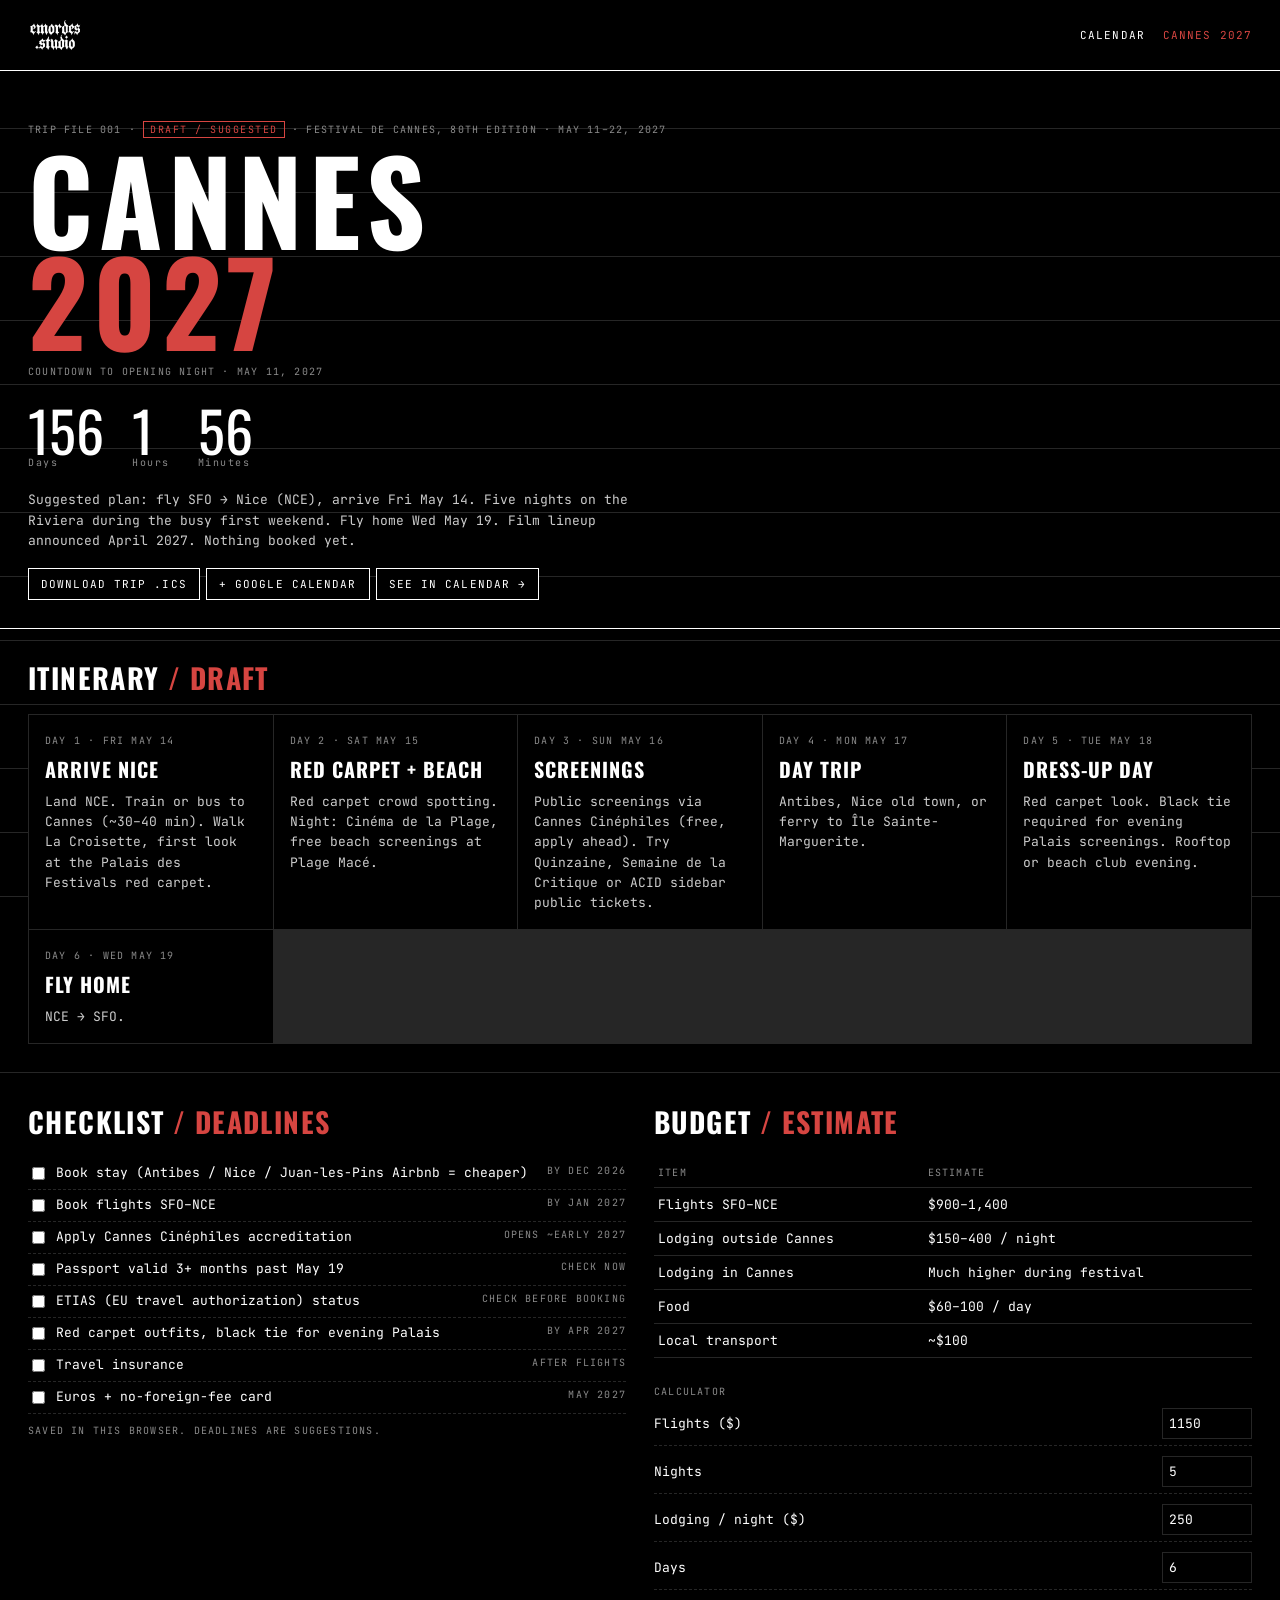
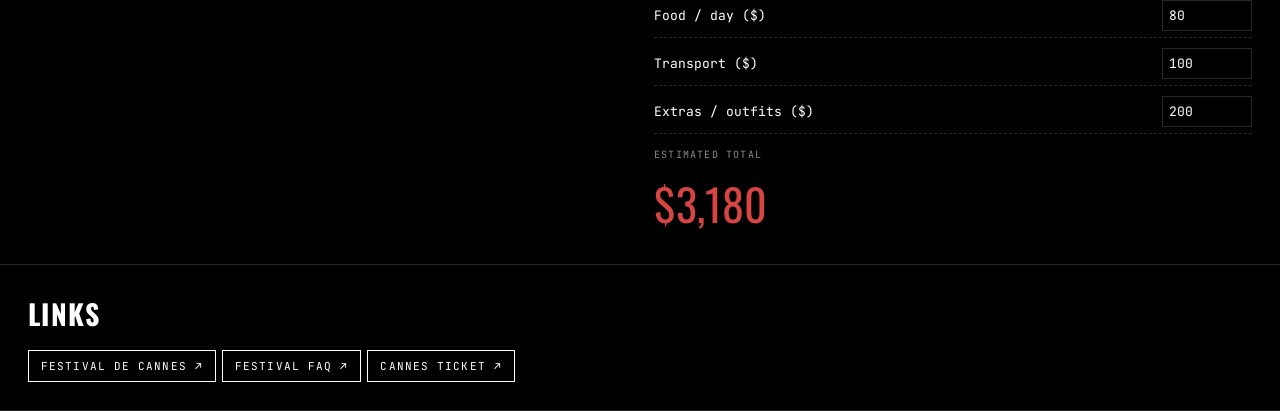
==== cannes.html @ 8a22586a "Emordes Calendar + Cannes 2027 trip page" ====
<!doctype html>
<html lang="en"><head><meta charset="utf-8"><meta name="viewport" content="width=device-width,initial-scale=1">
<title>CANNES 2027 · EMORDES CALENDAR</title>
<link rel="preconnect" href="https://fonts.googleapis.com"><link href="https://fonts.googleapis.com/css2?family=JetBrains+Mono:wght@400;600&family=Oswald:wght@700&display=swap" rel="stylesheet">
<link rel="stylesheet" href="styles.css"></head><body>
<header class="top"><a href="index.html" aria-label="Emordes Calendar home"><img src="wordmark.png" alt="emordes"></a>
<nav aria-label="Main"><a href="index.html">Calendar</a><a href="cannes.html" aria-current="page">Cannes 2027</a></nav></header>
<main>
<section class="hero"><p class="meta">Trip file 001 · <span class="draftb">DRAFT / SUGGESTED</span> · Festival de Cannes, 80th edition · May 11–22, 2027</p>
<h1>Cannes<br><em>2027</em></h1>
<p class="meta" style="margin-top:14px">Countdown to opening night · May 11, 2027</p>
<div class="count" aria-live="off"><div id="cd-d">—<small>Days</small></div><div id="cd-h">—<small>Hours</small></div><div id="cd-m">—<small>Minutes</small></div></div>
<p style="margin-top:22px;max-width:640px;line-height:1.6;color:#ccc">Suggested plan: fly SFO → Nice (NCE), arrive Fri May 14. Five nights on the Riviera during the busy first weekend. Fly home Wed May 19. Film lineup announced April 2027. Nothing booked yet.</p>
<div class="ctrl" style="margin-top:16px"><button id="addTrip">Download trip .ics</button><a class="btn" id="gTrip" target="_blank" rel="noopener">+ Google Calendar</a><a class="btn" href="index.html?m=2027-05">See in calendar →</a></div>
</section>
<section class="sec"><h2>Itinerary <span>/ Draft</span></h2><div class="days">
<article><span class="meta">Day 1 · Fri May 14</span><h3>Arrive Nice</h3><p>Land NCE. Train or bus to Cannes (~30–40 min). Walk La Croisette, first look at the Palais des Festivals red carpet.</p></article>
<article><span class="meta">Day 2 · Sat May 15</span><h3>Red carpet + beach</h3><p>Red carpet crowd spotting. Night: Cinéma de la Plage, free beach screenings at Plage Macé.</p></article>
<article><span class="meta">Day 3 · Sun May 16</span><h3>Screenings</h3><p>Public screenings via Cannes Cinéphiles (free, apply ahead). Try Quinzaine, Semaine de la Critique or ACID sidebar public tickets.</p></article>
<article><span class="meta">Day 4 · Mon May 17</span><h3>Day trip</h3><p>Antibes, Nice old town, or ferry to Île Sainte-Marguerite.</p></article>
<article><span class="meta">Day 5 · Tue May 18</span><h3>Dress-up day</h3><p>Red carpet look. Black tie required for evening Palais screenings. Rooftop or beach club evening.</p></article>
<article><span class="meta">Day 6 · Wed May 19</span><h3>Fly home</h3><p>NCE → SFO.</p></article>
</div></section>
<section class="sec two">
<div><h2>Checklist <span>/ Deadlines</span></h2><div class="check" id="cl"></div><p class="meta" style="margin-top:10px">Saved in this browser. Deadlines are suggestions.</p></div>
<div><h2>Budget <span>/ Estimate</span></h2>
<table><tr><th>Item</th><th>Estimate</th></tr><tr><td>Flights SFO–NCE</td><td>$900–1,400</td></tr><tr><td>Lodging outside Cannes</td><td>$150–400 / night</td></tr><tr><td>Lodging in Cannes</td><td>Much higher during festival</td></tr><tr><td>Food</td><td>$60–100 / day</td></tr><tr><td>Local transport</td><td>~$100</td></tr></table>
<br><p class="meta">Calculator</p><form class="calc" id="calc">
<label for="b-f">Flights ($)<input id="b-f" type="number" min="0" value="1150"></label>
<label for="b-n">Nights<input id="b-n" type="number" min="0" value="5"></label>
<label for="b-l">Lodging / night ($)<input id="b-l" type="number" min="0" value="250"></label>
<label for="b-d">Days<input id="b-d" type="number" min="0" value="6"></label>
<label for="b-fo">Food / day ($)<input id="b-fo" type="number" min="0" value="80"></label>
<label for="b-t">Transport ($)<input id="b-t" type="number" min="0" value="100"></label>
<label for="b-x">Extras / outfits ($)<input id="b-x" type="number" min="0" value="200"></label>
</form><p class="meta" style="margin-top:14px">Estimated total</p><div class="total" id="tot" aria-live="polite">$0</div></div>
</section>
<section class="sec"><h2>Links</h2><div class="ctrl">
<a class="btn" target="_blank" rel="noopener" href="https://www.festival-cannes.com/en/">Festival de Cannes ↗</a>
<a class="btn" target="_blank" rel="noopener" href="https://www.festival-cannes.com/en/faq/">Festival FAQ ↗</a>
<a class="btn" target="_blank" rel="noopener" href="https://www.cannesticket.com/en/">Cannes Ticket ↗</a></div></section>
</main>
<script src="events.js"></script><script src="common.js"></script><script>
(function(){
const open=new Date(2027,4,11,0,0);
function tick(){let ms=Math.max(0,open-new Date());const d=Math.floor(ms/864e5),h=Math.floor(ms/36e5)%24,m=Math.floor(ms/6e4)%60;
[["cd-d",d],["cd-h",h],["cd-m",m]].forEach(([id,v])=>document.getElementById(id).firstChild.nodeValue=v)}
tick();setInterval(tick,30000);
const trip=EMORDES_EVENTS.find(e=>e.id==="cannes-trip");
document.getElementById("addTrip").onclick=()=>EM.download("cannes-2027.ics",EM.ics(EMORDES_EVENTS.filter(e=>e.id.startsWith("cannes"))));
document.getElementById("gTrip").href=EM.gcal(trip);
const items=[["Book stay (Antibes / Nice / Juan-les-Pins Airbnb = cheaper)","by Dec 2026"],["Book flights SFO–NCE","by Jan 2027"],["Apply Cannes Cinéphiles accreditation","opens ~early 2027"],["Passport valid 3+ months past May 19","check now"],["ETIAS (EU travel authorization) status","check before booking"],["Red carpet outfits, black tie for evening Palais","by Apr 2027"],["Travel insurance","after flights"],["Euros + no-foreign-fee card","May 2027"]];
const K="emordes-cannes-check";let st={};try{st=JSON.parse(localStorage.getItem(K))||{}}catch(e){}
const cl=document.getElementById("cl");cl.innerHTML=items.map(([t,d],i)=>`<label><input type="checkbox" data-i="${i}" ${st[i]?"checked":""}><span style="flex:1">${EM.esc(t)}</span><span class="meta">${d}</span></label>`).join("");
cl.onchange=e=>{st[e.target.dataset.i]=e.target.checked;localStorage.setItem(K,JSON.stringify(st))};
const v=id=>+document.getElementById(id).value||0;
function calc(){const t=v("b-f")+v("b-n")*v("b-l")+v("b-d")*v("b-fo")+v("b-t")+v("b-x");document.getElementById("tot").textContent="$"+t.toLocaleString()}
document.getElementById("calc").oninput=calc;calc();
})();
</script></body></html>
---- styles.css ----
:root{--bg:#000;--fg:#fff;--red:#D64541;--gray:#8a8a8a;--line:#262626;--mono:"JetBrains Mono",ui-monospace,monospace;--head:"Oswald",sans-serif}
*{box-sizing:border-box}html,body{margin:0;background:var(--bg);color:var(--fg);font-family:var(--mono);font-size:13px}
body{background-image:linear-gradient(var(--line) 1px,transparent 1px);background-size:100% 64px;background-attachment:fixed}
a{color:inherit}a:focus-visible,button:focus-visible,input:focus-visible,select:focus-visible,textarea:focus-visible{outline:2px solid var(--red);outline-offset:2px}
.top{display:flex;align-items:center;justify-content:space-between;gap:16px;padding:18px 28px;border-bottom:1px solid var(--fg);background:#000;position:sticky;top:0;z-index:5}
.top img{height:34px;display:block}.top nav{display:flex;gap:18px;text-transform:uppercase;letter-spacing:.1em;font-size:11px}
.top nav a{text-decoration:none}.top nav a[aria-current]{color:var(--red)}
h1,h2,h3{font-family:var(--head);font-weight:700;text-transform:uppercase;letter-spacing:.05em;margin:0}
h1{font-size:clamp(48px,9vw,128px);line-height:.88}h2{font-size:28px}
.wrap{padding:28px}.meta{color:var(--gray);text-transform:uppercase;letter-spacing:.12em;font-size:10px}
.bar{display:flex;flex-wrap:wrap;align-items:end;justify-content:space-between;gap:16px;margin-bottom:20px}
.ctrl{display:flex;gap:6px;flex-wrap:wrap}
button,.btn{background:#000;color:var(--fg);border:1px solid var(--fg);font:inherit;text-transform:uppercase;letter-spacing:.1em;font-size:11px;padding:8px 12px;cursor:pointer;text-decoration:none;display:inline-block}
button:hover,.btn:hover{background:var(--fg);color:#000}button.on{background:var(--red);border-color:var(--red);color:#fff}
.feature{display:block;border:1px solid var(--red);padding:16px 18px;margin-bottom:20px;text-decoration:none;display:flex;justify-content:space-between;gap:12px;align-items:center;flex-wrap:wrap}
.feature b{font-family:var(--head);font-size:24px;letter-spacing:.05em;color:var(--red)}
.grid{display:grid;grid-template-columns:repeat(7,1fr);border-left:1px solid var(--line);border-top:1px solid var(--line)}
.dow{padding:8px;border-right:1px solid var(--line);border-bottom:1px solid var(--fg);color:var(--gray);font-size:10px;letter-spacing:.15em}
.day{min-height:118px;padding:6px;border-right:1px solid var(--line);border-bottom:1px solid var(--line);background:#000;display:flex;flex-direction:column;gap:3px}
.day.out{opacity:.35}.day .n{font-size:11px;color:var(--gray);margin-bottom:2px}
.day.today{box-shadow:inset 0 0 0 2px var(--red)}.day.today .n{color:#fff;background:var(--red);align-self:flex-start;padding:0 5px}
.tag{all:unset;cursor:pointer;font-size:10px;padding:2px 5px;white-space:nowrap;overflow:hidden;text-overflow:ellipsis;text-transform:uppercase;letter-spacing:.04em;border-left:3px solid}
.tag:focus-visible{outline:2px solid var(--red)}
.c-travel{border-color:var(--red);background:rgba(214,69,65,.18)}.c-work{border-color:#fff;background:#151515}
.c-studio{border-color:#fff;background:#fff;color:#000}.c-personal{border-color:var(--gray);color:#bbb;background:#0d0d0d}
.tag.draft{background-image:repeating-linear-gradient(135deg,transparent 0 4px,rgba(255,255,255,.07) 4px 8px)}
.legend{display:flex;gap:14px;flex-wrap:wrap;margin-top:14px}.legend span{display:flex;gap:6px;align-items:center}.legend i{width:10px;height:10px;display:inline-block;border-left:3px solid}
.list{border-top:1px solid var(--fg)}.row{display:grid;grid-template-columns:160px 1fr 120px;gap:14px;padding:14px 0;border-bottom:1px solid var(--line);cursor:pointer;align-items:baseline}
.row:hover h3{color:var(--red)}.row h3{font-size:20px}
.panel{position:fixed;top:0;right:0;height:100%;width:min(440px,100%);background:#000;border-left:1px solid var(--fg);z-index:20;transform:translateX(100%);transition:transform .25s;overflow:auto;padding:24px}
.panel.open{transform:none}.panel h2{font-size:34px;margin:10px 0 18px;line-height:1}
.kv{display:grid;grid-template-columns:90px 1fr;gap:6px 10px;border-top:1px solid var(--line);padding-top:12px;margin-bottom:16px}
.kv dt{color:var(--gray);font-size:10px;letter-spacing:.12em;text-transform:uppercase}.kv dd{margin:0}
.check label{display:flex;gap:8px;padding:6px 0;border-bottom:1px dashed var(--line);cursor:pointer}
.check input{accent-color:var(--red)}.draftb{display:inline-block;border:1px solid var(--red);color:var(--red);padding:1px 6px;font-size:10px;letter-spacing:.15em}
.scrim{position:fixed;inset:0;background:rgba(0,0,0,.6);z-index:15;display:none}.scrim.open{display:block}
form.add{display:grid;gap:8px}form.add input,form.add select,form.add textarea{background:#000;color:#fff;border:1px solid var(--line);font:inherit;padding:8px}
form.add label{display:grid;gap:4px;font-size:10px;letter-spacing:.12em;text-transform:uppercase;color:var(--gray)}
/* cannes */
.hero{border-bottom:1px solid var(--fg);padding:40px 28px 28px;position:relative;overflow:hidden}
.hero h1 em{font-style:normal;color:var(--red)}
.count{display:flex;gap:28px;margin-top:24px;flex-wrap:wrap}.count div{font-family:var(--head);font-size:56px;line-height:1}.count small{display:block;font-family:var(--mono);font-size:10px;color:var(--gray);letter-spacing:.15em}
.sec{padding:28px;border-bottom:1px solid var(--line)}.sec h2{margin-bottom:16px}.sec h2 span{color:var(--red)}
.days{display:grid;grid-template-columns:repeat(auto-fill,minmax(220px,1fr));gap:1px;background:var(--line);border:1px solid var(--line)}
.days article{background:#000;padding:16px}.days h3{font-size:20px;margin:6px 0 8px}.days p{margin:0;line-height:1.55;color:#ccc}
.two{display:grid;grid-template-columns:1fr 1fr;gap:28px}
.calc{display:grid;gap:10px}.calc label{display:grid;grid-template-columns:1fr 110px;align-items:center;gap:10px;border-bottom:1px dashed var(--line);padding-bottom:6px}
.calc input{background:#000;color:#fff;border:1px solid var(--line);font:inherit;padding:6px;width:100%}
.total{font-family:var(--head);font-size:44px;color:var(--red)}
table{width:100%;border-collapse:collapse}td,th{border-bottom:1px solid var(--line);padding:8px 4px;text-align:left}th{color:var(--gray);font-size:10px;letter-spacing:.12em;text-transform:uppercase;font-weight:400}
@media (max-width:720px){.top{padding:14px 16px}.top img{height:26px}.wrap,.sec{padding:16px}.hero{padding:28px 16px}
.day{min-height:64px;padding:3px}.tag{font-size:0;padding:0;height:5px;border-left:0}.c-studio{background:#fff}.c-work{background:#666}.c-travel{background:var(--red)}.c-personal{background:var(--gray)}
.row{grid-template-columns:1fr}.two{grid-template-columns:1fr}.count div{font-size:40px}}
@media (prefers-reduced-motion:reduce){.panel{transition:none}}
html,body{overflow-x:hidden}.day,.dow{min-width:0}.grid{grid-template-columns:repeat(7,minmax(0,1fr))}
.days{grid-template-columns:repeat(auto-fill,minmax(min(220px,100%),1fr))}.top nav{flex-wrap:wrap;justify-content:flex-end}
.calc label{grid-template-columns:1fr 90px}.hero p,.meta{overflow-wrap:anywhere}td{overflow-wrap:anywhere}
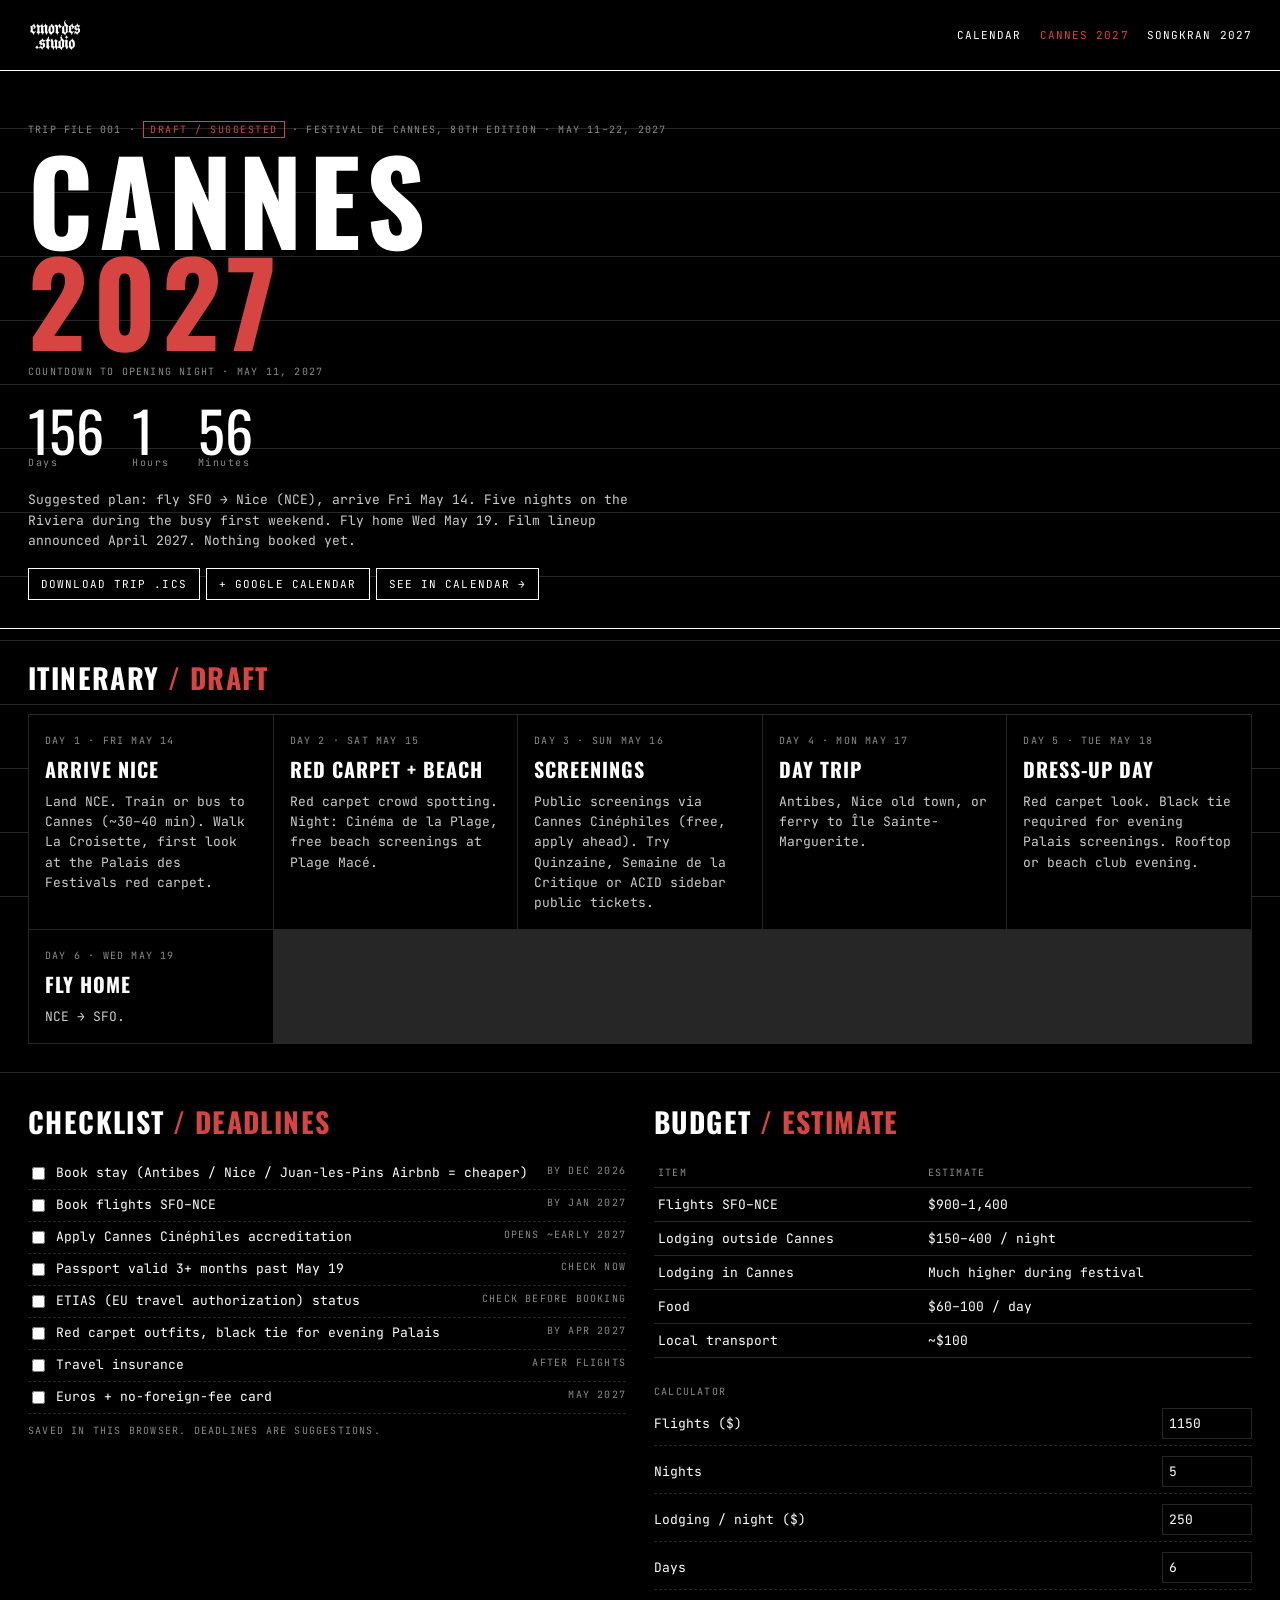
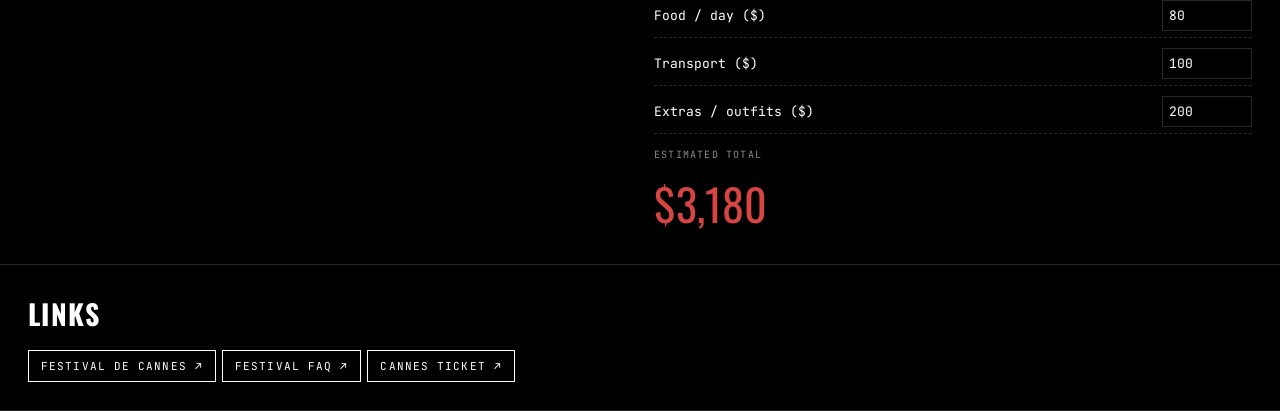
==== commit 74912ae2: "Add Songkran 2027 trip page + booking events" ====
--- a/cannes.html
+++ b/cannes.html
@@ -4,7 +4,7 @@
 <link rel="preconnect" href="https://fonts.googleapis.com"><link href="https://fonts.googleapis.com/css2?family=JetBrains+Mono:wght@400;600&family=Oswald:wght@700&display=swap" rel="stylesheet">
 <link rel="stylesheet" href="styles.css"></head><body>
 <header class="top"><a href="index.html" aria-label="Emordes Calendar home"><img src="wordmark.png" alt="emordes"></a>
-<nav aria-label="Main"><a href="index.html">Calendar</a><a href="cannes.html" aria-current="page">Cannes 2027</a></nav></header>
+<nav aria-label="Main"><a href="index.html">Calendar</a><a href="cannes.html" aria-current="page">Cannes 2027</a><a href="songkran.html">Songkran 2027</a></nav></header>
 <main>
 <section class="hero"><p class="meta">Trip file 001 · <span class="draftb">DRAFT / SUGGESTED</span> · Festival de Cannes, 80th edition · May 11–22, 2027</p>
 <h1>Cannes<br><em>2027</em></h1>
--- a/styles.css
+++ b/styles.css
@@ -55,3 +55,4 @@
 html,body{overflow-x:hidden}.day,.dow{min-width:0}.grid{grid-template-columns:repeat(7,minmax(0,1fr))}
 .days{grid-template-columns:repeat(auto-fill,minmax(min(220px,100%),1fr))}.top nav{flex-wrap:wrap;justify-content:flex-end}
 .calc label{grid-template-columns:1fr 90px}.hero p,.meta{overflow-wrap:anywhere}td{overflow-wrap:anywhere}
+button[aria-pressed="true"]{background:#D64541;color:#fff;border-color:#D64541}
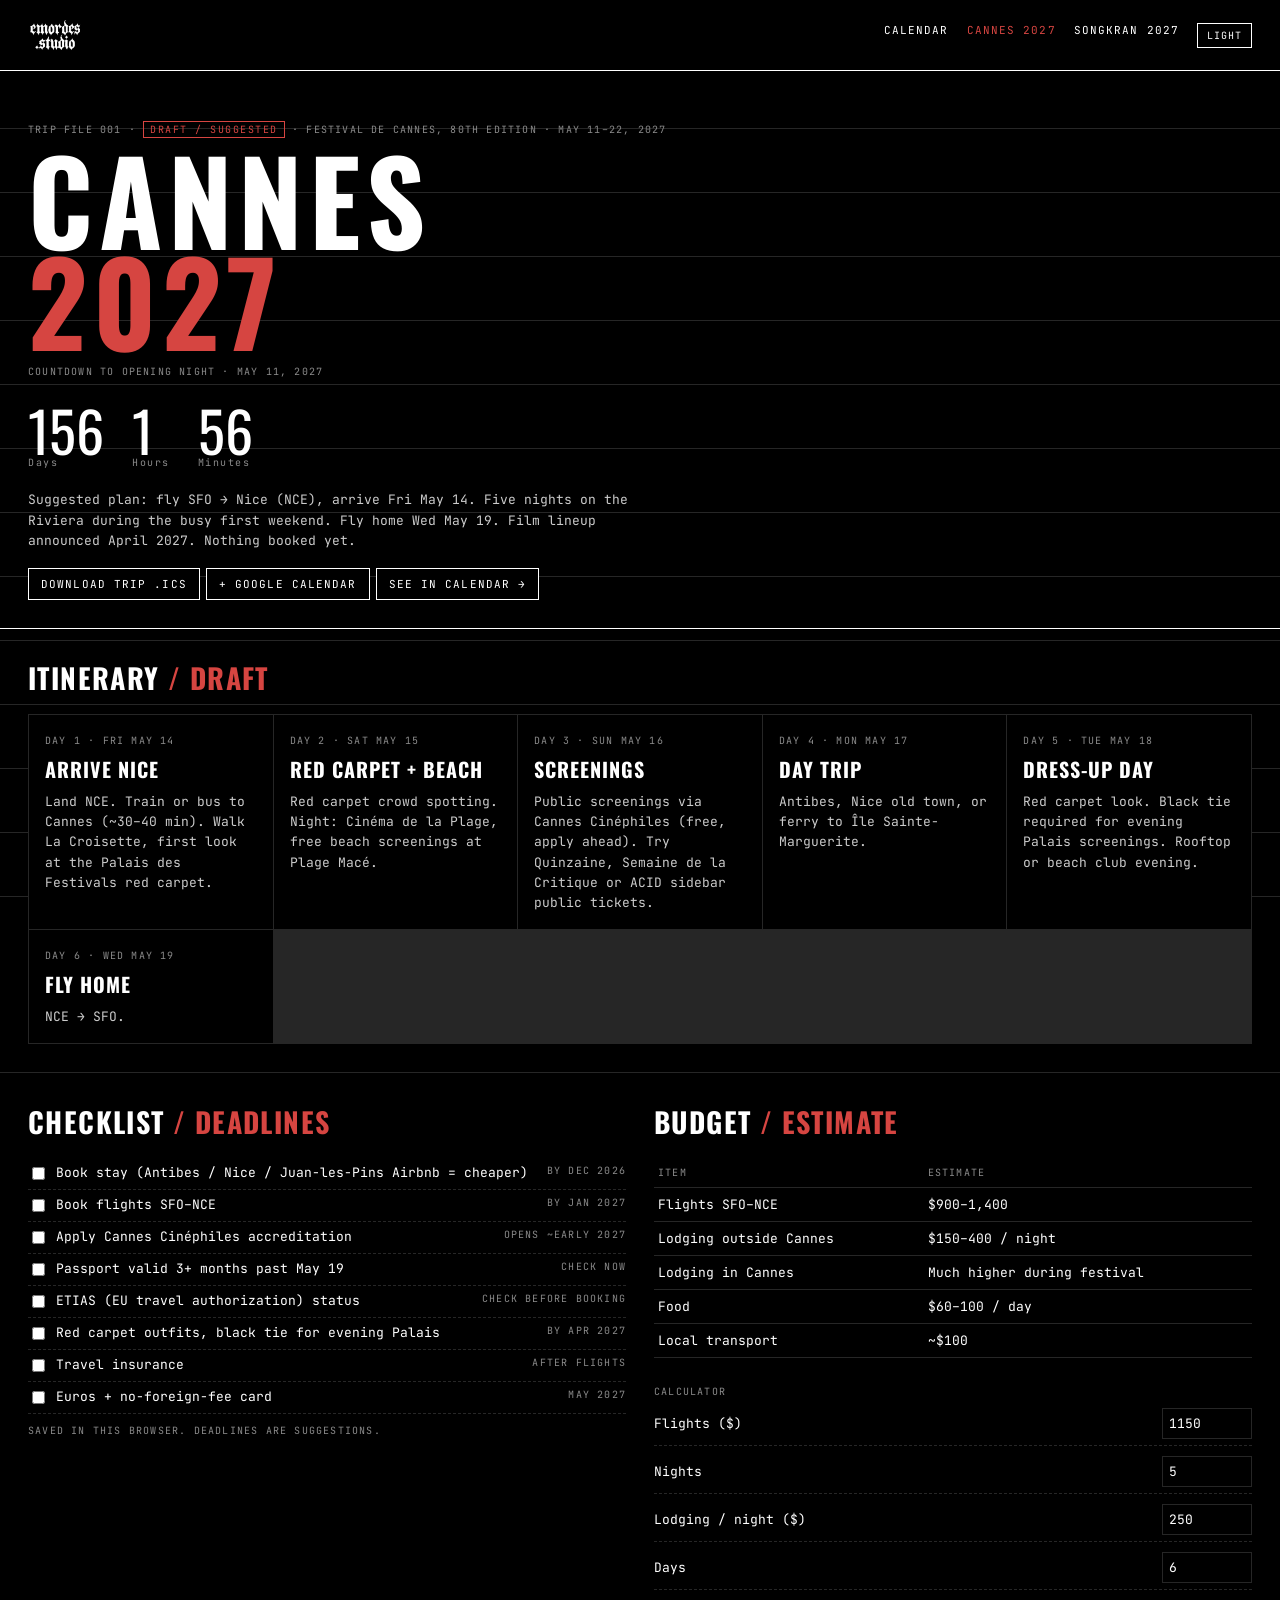
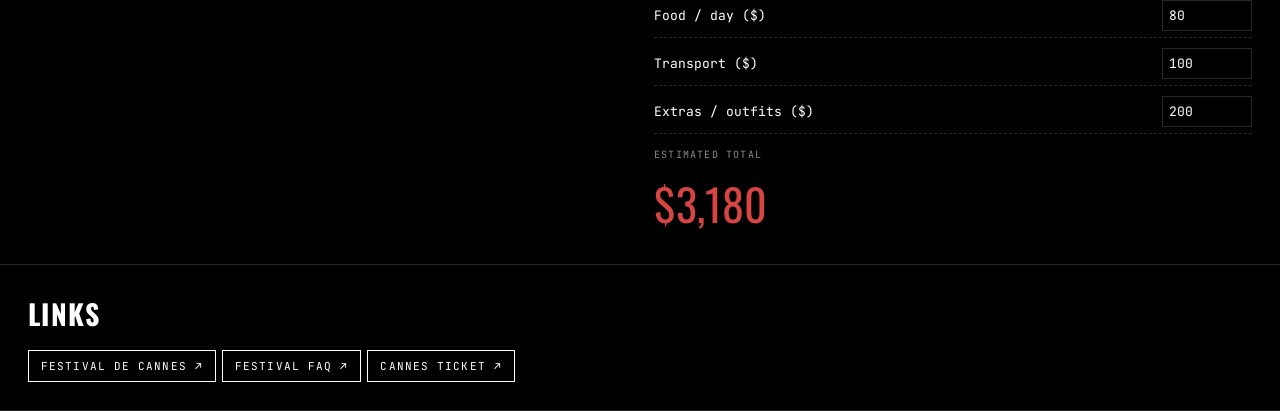
==== commit de9a2bbb: "Add light mode toggle" ====
--- a/cannes.html
+++ b/cannes.html
@@ -1,16 +1,16 @@
 <!doctype html>
-<html lang="en"><head><meta charset="utf-8"><meta name="viewport" content="width=device-width,initial-scale=1">
+<html lang="en"><head><meta charset="utf-8"><script>try{if(localStorage.getItem("emordes-theme")==="light")document.documentElement.dataset.theme="light"}catch(e){}</script><meta name="viewport" content="width=device-width,initial-scale=1">
 <title>CANNES 2027 · EMORDES CALENDAR</title>
 <link rel="preconnect" href="https://fonts.googleapis.com"><link href="https://fonts.googleapis.com/css2?family=JetBrains+Mono:wght@400;600&family=Oswald:wght@700&display=swap" rel="stylesheet">
 <link rel="stylesheet" href="styles.css"></head><body>
 <header class="top"><a href="index.html" aria-label="Emordes Calendar home"><img src="wordmark.png" alt="emordes"></a>
-<nav aria-label="Main"><a href="index.html">Calendar</a><a href="cannes.html" aria-current="page">Cannes 2027</a><a href="songkran.html">Songkran 2027</a></nav></header>
+<nav aria-label="Main"><a href="index.html">Calendar</a><a href="cannes.html" aria-current="page">Cannes 2027</a><a href="songkran.html">Songkran 2027</a><button class="themet" type="button" aria-label="Toggle light mode" onclick="(function(b){var r=document.documentElement,l=r.dataset.theme!=='light';if(l)r.dataset.theme='light';else delete r.dataset.theme;try{localStorage.setItem('emordes-theme',l?'light':'dark')}catch(e){}b.textContent=l?'Dark':'Light';b.setAttribute('aria-pressed',l)})(this)">Light</button><script>if(document.documentElement.dataset.theme==="light"){var t=document.currentScript.previousElementSibling;t.textContent="Dark";t.setAttribute("aria-pressed","true")}</script></nav></header>
 <main>
 <section class="hero"><p class="meta">Trip file 001 · <span class="draftb">DRAFT / SUGGESTED</span> · Festival de Cannes, 80th edition · May 11–22, 2027</p>
 <h1>Cannes<br><em>2027</em></h1>
 <p class="meta" style="margin-top:14px">Countdown to opening night · May 11, 2027</p>
 <div class="count" aria-live="off"><div id="cd-d">—<small>Days</small></div><div id="cd-h">—<small>Hours</small></div><div id="cd-m">—<small>Minutes</small></div></div>
-<p style="margin-top:22px;max-width:640px;line-height:1.6;color:#ccc">Suggested plan: fly SFO → Nice (NCE), arrive Fri May 14. Five nights on the Riviera during the busy first weekend. Fly home Wed May 19. Film lineup announced April 2027. Nothing booked yet.</p>
+<p style="margin-top:22px;max-width:640px;line-height:1.6;color:var(--soft)">Suggested plan: fly SFO → Nice (NCE), arrive Fri May 14. Five nights on the Riviera during the busy first weekend. Fly home Wed May 19. Film lineup announced April 2027. Nothing booked yet.</p>
 <div class="ctrl" style="margin-top:16px"><button id="addTrip">Download trip .ics</button><a class="btn" id="gTrip" target="_blank" rel="noopener">+ Google Calendar</a><a class="btn" href="index.html?m=2027-05">See in calendar →</a></div>
 </section>
 <section class="sec"><h2>Itinerary <span>/ Draft</span></h2><div class="days">
--- a/styles.css
+++ b/styles.css
@@ -1,8 +1,8 @@
-:root{--bg:#000;--fg:#fff;--red:#D64541;--gray:#8a8a8a;--line:#262626;--mono:"JetBrains Mono",ui-monospace,monospace;--head:"Oswald",sans-serif}
+:root{--bg:#000;--fg:#fff;--surf:#000;--soft:#ccc;--work:#151515;--pers:#0d0d0d;--perstx:#bbb;--stripe:rgba(255,255,255,.07);--scrim:rgba(0,0,0,.6);--red:#D64541;--gray:#8a8a8a;--line:#262626;--mono:"JetBrains Mono",ui-monospace,monospace;--head:"Oswald",sans-serif}
 *{box-sizing:border-box}html,body{margin:0;background:var(--bg);color:var(--fg);font-family:var(--mono);font-size:13px}
 body{background-image:linear-gradient(var(--line) 1px,transparent 1px);background-size:100% 64px;background-attachment:fixed}
 a{color:inherit}a:focus-visible,button:focus-visible,input:focus-visible,select:focus-visible,textarea:focus-visible{outline:2px solid var(--red);outline-offset:2px}
-.top{display:flex;align-items:center;justify-content:space-between;gap:16px;padding:18px 28px;border-bottom:1px solid var(--fg);background:#000;position:sticky;top:0;z-index:5}
+.top{display:flex;align-items:center;justify-content:space-between;gap:16px;padding:18px 28px;border-bottom:1px solid var(--fg);background:var(--surf);position:sticky;top:0;z-index:5}
 .top img{height:34px;display:block}.top nav{display:flex;gap:18px;text-transform:uppercase;letter-spacing:.1em;font-size:11px}
 .top nav a{text-decoration:none}.top nav a[aria-current]{color:var(--red)}
 h1,h2,h3{font-family:var(--head);font-weight:700;text-transform:uppercase;letter-spacing:.05em;margin:0}
@@ -10,31 +10,31 @@
 .wrap{padding:28px}.meta{color:var(--gray);text-transform:uppercase;letter-spacing:.12em;font-size:10px}
 .bar{display:flex;flex-wrap:wrap;align-items:end;justify-content:space-between;gap:16px;margin-bottom:20px}
 .ctrl{display:flex;gap:6px;flex-wrap:wrap}
-button,.btn{background:#000;color:var(--fg);border:1px solid var(--fg);font:inherit;text-transform:uppercase;letter-spacing:.1em;font-size:11px;padding:8px 12px;cursor:pointer;text-decoration:none;display:inline-block}
-button:hover,.btn:hover{background:var(--fg);color:#000}button.on{background:var(--red);border-color:var(--red);color:#fff}
+button,.btn{background:var(--surf);color:var(--fg);border:1px solid var(--fg);font:inherit;text-transform:uppercase;letter-spacing:.1em;font-size:11px;padding:8px 12px;cursor:pointer;text-decoration:none;display:inline-block}
+button:hover,.btn:hover{background:var(--fg);color:var(--bg)}button.on{background:var(--red);border-color:var(--red);color:#fff}
 .feature{display:block;border:1px solid var(--red);padding:16px 18px;margin-bottom:20px;text-decoration:none;display:flex;justify-content:space-between;gap:12px;align-items:center;flex-wrap:wrap}
 .feature b{font-family:var(--head);font-size:24px;letter-spacing:.05em;color:var(--red)}
 .grid{display:grid;grid-template-columns:repeat(7,1fr);border-left:1px solid var(--line);border-top:1px solid var(--line)}
 .dow{padding:8px;border-right:1px solid var(--line);border-bottom:1px solid var(--fg);color:var(--gray);font-size:10px;letter-spacing:.15em}
-.day{min-height:118px;padding:6px;border-right:1px solid var(--line);border-bottom:1px solid var(--line);background:#000;display:flex;flex-direction:column;gap:3px}
+.day{min-height:118px;padding:6px;border-right:1px solid var(--line);border-bottom:1px solid var(--line);background:var(--surf);display:flex;flex-direction:column;gap:3px}
 .day.out{opacity:.35}.day .n{font-size:11px;color:var(--gray);margin-bottom:2px}
 .day.today{box-shadow:inset 0 0 0 2px var(--red)}.day.today .n{color:#fff;background:var(--red);align-self:flex-start;padding:0 5px}
 .tag{all:unset;cursor:pointer;font-size:10px;padding:2px 5px;white-space:nowrap;overflow:hidden;text-overflow:ellipsis;text-transform:uppercase;letter-spacing:.04em;border-left:3px solid}
 .tag:focus-visible{outline:2px solid var(--red)}
-.c-travel{border-color:var(--red);background:rgba(214,69,65,.18)}.c-work{border-color:#fff;background:#151515}
-.c-studio{border-color:#fff;background:#fff;color:#000}.c-personal{border-color:var(--gray);color:#bbb;background:#0d0d0d}
-.tag.draft{background-image:repeating-linear-gradient(135deg,transparent 0 4px,rgba(255,255,255,.07) 4px 8px)}
+.c-travel{border-color:var(--red);background:rgba(214,69,65,.18)}.c-work{border-color:var(--fg);background:var(--work)}
+.c-studio{border-color:var(--fg);background:var(--fg);color:var(--bg)}.c-personal{border-color:var(--gray);color:var(--perstx);background:var(--pers)}
+.tag.draft{background-image:repeating-linear-gradient(135deg,transparent 0 4px,var(--stripe) 4px 8px)}
 .legend{display:flex;gap:14px;flex-wrap:wrap;margin-top:14px}.legend span{display:flex;gap:6px;align-items:center}.legend i{width:10px;height:10px;display:inline-block;border-left:3px solid}
 .list{border-top:1px solid var(--fg)}.row{display:grid;grid-template-columns:160px 1fr 120px;gap:14px;padding:14px 0;border-bottom:1px solid var(--line);cursor:pointer;align-items:baseline}
 .row:hover h3{color:var(--red)}.row h3{font-size:20px}
-.panel{position:fixed;top:0;right:0;height:100%;width:min(440px,100%);background:#000;border-left:1px solid var(--fg);z-index:20;transform:translateX(100%);transition:transform .25s;overflow:auto;padding:24px}
+.panel{position:fixed;top:0;right:0;height:100%;width:min(440px,100%);background:var(--surf);border-left:1px solid var(--fg);z-index:20;transform:translateX(100%);transition:transform .25s;overflow:auto;padding:24px}
 .panel.open{transform:none}.panel h2{font-size:34px;margin:10px 0 18px;line-height:1}
 .kv{display:grid;grid-template-columns:90px 1fr;gap:6px 10px;border-top:1px solid var(--line);padding-top:12px;margin-bottom:16px}
 .kv dt{color:var(--gray);font-size:10px;letter-spacing:.12em;text-transform:uppercase}.kv dd{margin:0}
 .check label{display:flex;gap:8px;padding:6px 0;border-bottom:1px dashed var(--line);cursor:pointer}
 .check input{accent-color:var(--red)}.draftb{display:inline-block;border:1px solid var(--red);color:var(--red);padding:1px 6px;font-size:10px;letter-spacing:.15em}
-.scrim{position:fixed;inset:0;background:rgba(0,0,0,.6);z-index:15;display:none}.scrim.open{display:block}
-form.add{display:grid;gap:8px}form.add input,form.add select,form.add textarea{background:#000;color:#fff;border:1px solid var(--line);font:inherit;padding:8px}
+.scrim{position:fixed;inset:0;background:var(--scrim);z-index:15;display:none}.scrim.open{display:block}
+form.add{display:grid;gap:8px}form.add input,form.add select,form.add textarea{background:var(--surf);color:var(--fg);border:1px solid var(--line);font:inherit;padding:8px}
 form.add label{display:grid;gap:4px;font-size:10px;letter-spacing:.12em;text-transform:uppercase;color:var(--gray)}
 /* cannes */
 .hero{border-bottom:1px solid var(--fg);padding:40px 28px 28px;position:relative;overflow:hidden}
@@ -42,17 +42,22 @@
 .count{display:flex;gap:28px;margin-top:24px;flex-wrap:wrap}.count div{font-family:var(--head);font-size:56px;line-height:1}.count small{display:block;font-family:var(--mono);font-size:10px;color:var(--gray);letter-spacing:.15em}
 .sec{padding:28px;border-bottom:1px solid var(--line)}.sec h2{margin-bottom:16px}.sec h2 span{color:var(--red)}
 .days{display:grid;grid-template-columns:repeat(auto-fill,minmax(220px,1fr));gap:1px;background:var(--line);border:1px solid var(--line)}
-.days article{background:#000;padding:16px}.days h3{font-size:20px;margin:6px 0 8px}.days p{margin:0;line-height:1.55;color:#ccc}
+.days article{background:var(--surf);padding:16px}.days h3{font-size:20px;margin:6px 0 8px}.days p{margin:0;line-height:1.55;color:var(--soft)}
 .two{display:grid;grid-template-columns:1fr 1fr;gap:28px}
 .calc{display:grid;gap:10px}.calc label{display:grid;grid-template-columns:1fr 110px;align-items:center;gap:10px;border-bottom:1px dashed var(--line);padding-bottom:6px}
-.calc input{background:#000;color:#fff;border:1px solid var(--line);font:inherit;padding:6px;width:100%}
+.calc input{background:var(--surf);color:var(--fg);border:1px solid var(--line);font:inherit;padding:6px;width:100%}
 .total{font-family:var(--head);font-size:44px;color:var(--red)}
 table{width:100%;border-collapse:collapse}td,th{border-bottom:1px solid var(--line);padding:8px 4px;text-align:left}th{color:var(--gray);font-size:10px;letter-spacing:.12em;text-transform:uppercase;font-weight:400}
 @media (max-width:720px){.top{padding:14px 16px}.top img{height:26px}.wrap,.sec{padding:16px}.hero{padding:28px 16px}
-.day{min-height:64px;padding:3px}.tag{font-size:0;padding:0;height:5px;border-left:0}.c-studio{background:#fff}.c-work{background:#666}.c-travel{background:var(--red)}.c-personal{background:var(--gray)}
+.day{min-height:64px;padding:3px}.tag{font-size:0;padding:0;height:5px;border-left:0}.c-studio{background:var(--fg)}.c-work{background:#666}.c-travel{background:var(--red)}.c-personal{background:var(--gray)}
 .row{grid-template-columns:1fr}.two{grid-template-columns:1fr}.count div{font-size:40px}}
 @media (prefers-reduced-motion:reduce){.panel{transition:none}}
 html,body{overflow-x:hidden}.day,.dow{min-width:0}.grid{grid-template-columns:repeat(7,minmax(0,1fr))}
 .days{grid-template-columns:repeat(auto-fill,minmax(min(220px,100%),1fr))}.top nav{flex-wrap:wrap;justify-content:flex-end}
 .calc label{grid-template-columns:1fr 90px}.hero p,.meta{overflow-wrap:anywhere}td{overflow-wrap:anywhere}
-button[aria-pressed="true"]{background:#D64541;color:#fff;border-color:#D64541}
+button[aria-pressed="true"]:not(.themet){background:#D64541;color:#fff;border-color:#D64541}
+
+html[data-theme=light]{--bg:#F3EFEA;--fg:#141210;--surf:#F3EFEA;--gray:#6b655e;--line:#d8d1c7;--soft:#3a3632;--work:#e6e0d7;--pers:#ebe6de;--perstx:#4a453f;--stripe:rgba(0,0,0,.06);--scrim:rgba(20,18,16,.35);--red:#C23A36;color-scheme:light}
+html[data-theme=light] .top img{filter:invert(1)}
+html[data-theme=light] .c-travel{background:rgba(194,58,54,.14)}
+.themet{padding:5px 9px;font-size:10px}
